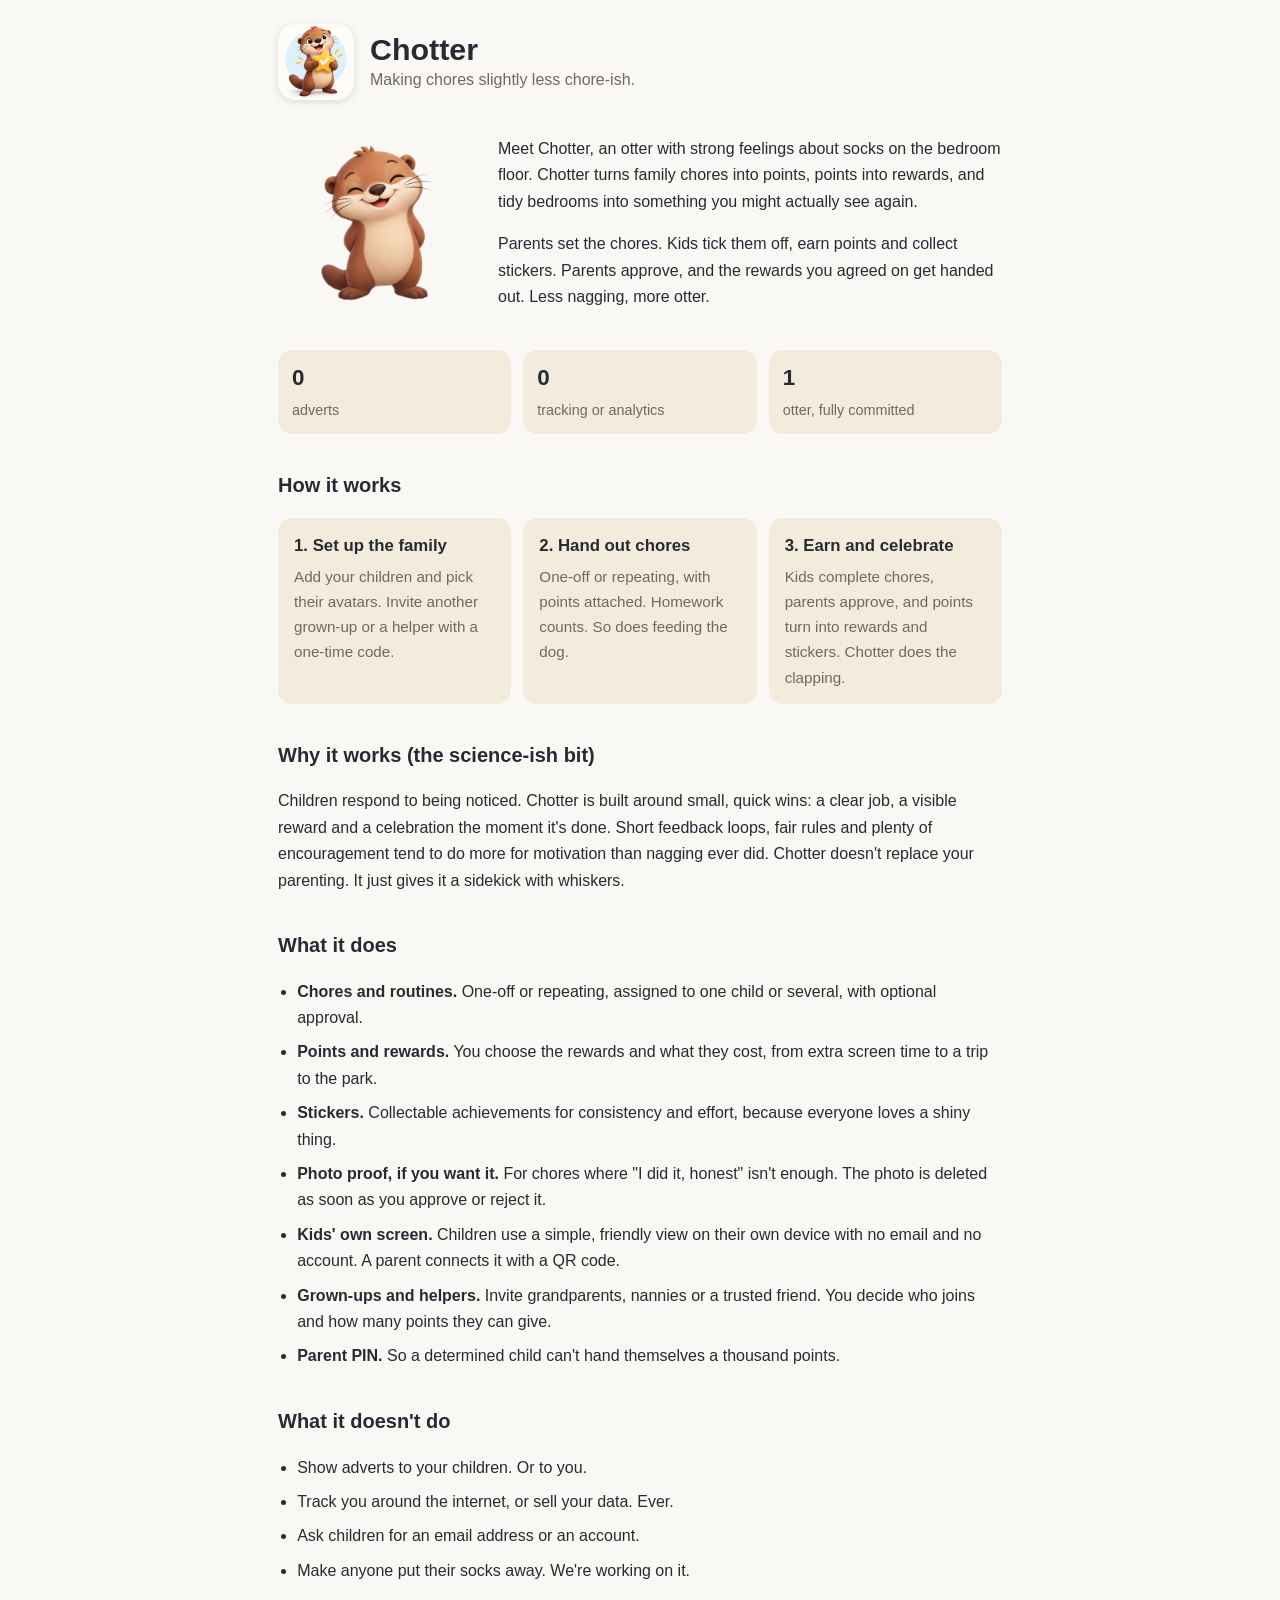
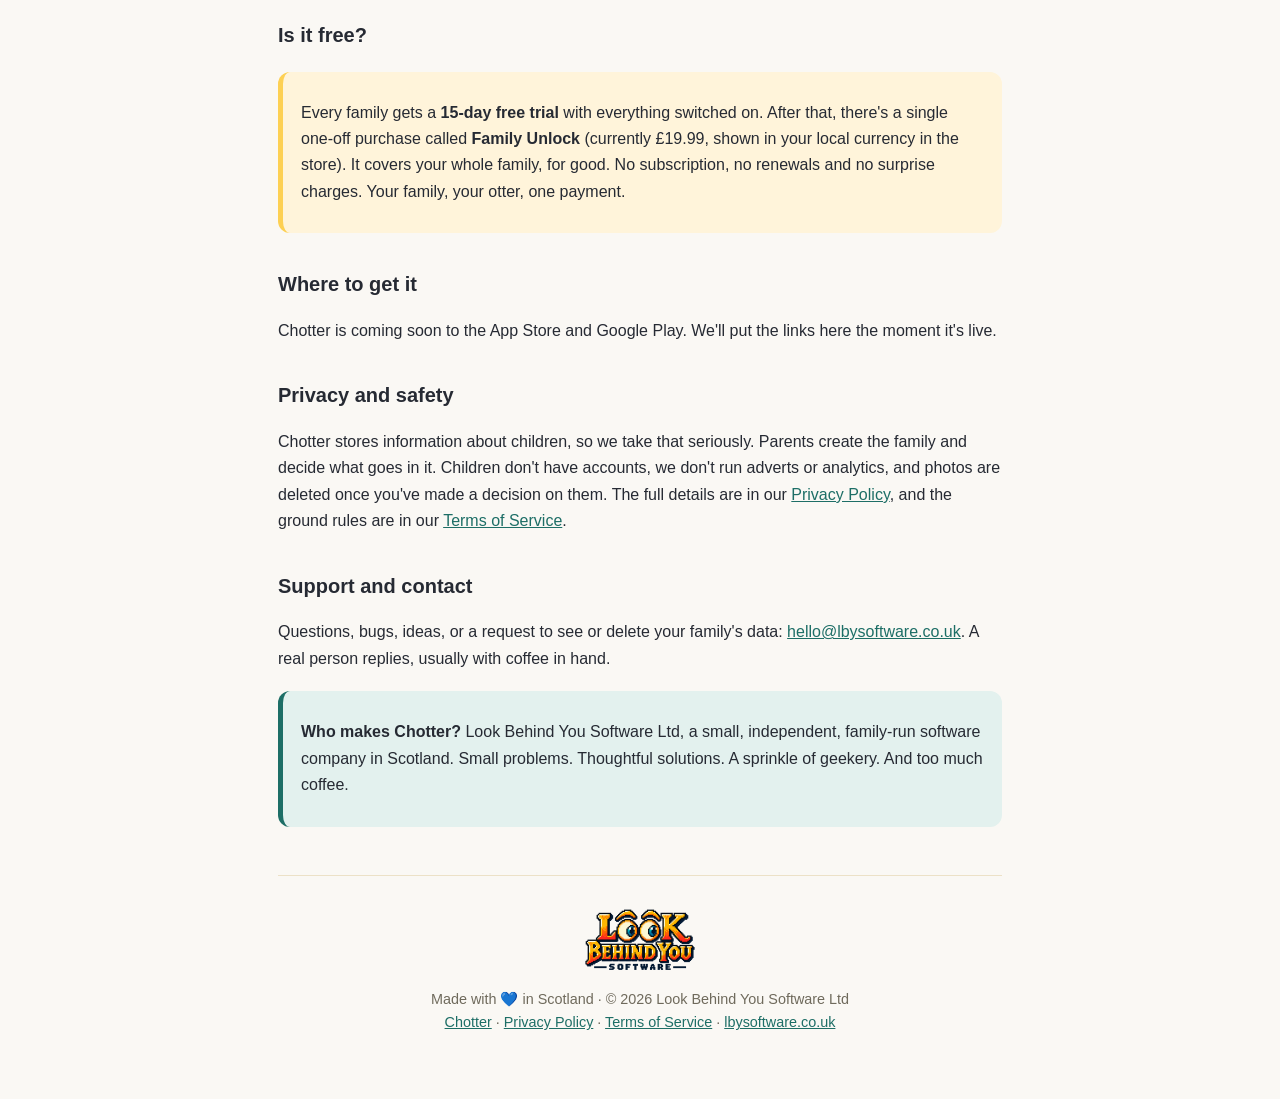
==== index.html @ 1580bb07 "Chotter public page, privacy policy and terms of service Co-Authored-By: Claude Sonnet 5.5 <noreply@" ====
<!DOCTYPE html>
<html lang="en-GB">
<head>
  <meta charset="utf-8">
  <meta name="viewport" content="width=device-width, initial-scale=1">
  <title>Chotter: chores, points and a suspiciously enthusiastic otter</title>
  <meta name="description" content="Chotter turns family chores into points, points into rewards, and tidy bedrooms into something you might actually see again.">
  <meta name="theme-color" content="#FAF8F4">
  <link rel="icon" href="favicon.ico" sizes="any">
  <link rel="icon" type="image/png" sizes="32x32" href="chotter-32.png">
  <link rel="icon" type="image/png" sizes="192x192" href="chotter-192.png">
  <link rel="apple-touch-icon" href="apple-touch-icon.png">
  <link rel="stylesheet" href="style.css">
</head>
<body>
  <header class="top">
    <img src="chotter-icon.png" alt="Chotter app icon">
    <div>
      <h1>Chotter</h1>
      <p class="tagline">Making chores slightly less chore-ish.</p>
    </div>
  </header>

  <div class="hero">
    <img src="chotter-happy.png" alt="Chotter, a cheerful otter mascot">
    <div>
      <p>
        Meet Chotter, an otter with strong feelings about socks on the bedroom floor.
        Chotter turns family chores into points, points into rewards, and tidy bedrooms into something
        you might actually see again.
      </p>
      <p>Parents set the chores. Kids tick them off, earn points and collect stickers. Parents approve, and the rewards you agreed on get handed out. Less nagging, more otter.</p>
    </div>
  </div>

  <div class="stats">
    <div class="stat"><b>0</b><span>adverts</span></div>
    <div class="stat"><b>0</b><span>tracking or analytics</span></div>
    <div class="stat"><b>1</b><span>otter, fully committed</span></div>
  </div>

  <h2>How it works</h2>
  <div class="cards">
    <div class="card"><h3>1. Set up the family</h3><p>Add your children and pick their avatars. Invite another grown-up or a helper with a one-time code.</p></div>
    <div class="card"><h3>2. Hand out chores</h3><p>One-off or repeating, with points attached. Homework counts. So does feeding the dog.</p></div>
    <div class="card"><h3>3. Earn and celebrate</h3><p>Kids complete chores, parents approve, and points turn into rewards and stickers. Chotter does the clapping.</p></div>
  </div>

  <h2>Why it works (the science-ish bit)</h2>
  <p>
    Children respond to being noticed. Chotter is built around small, quick wins: a clear job, a visible reward and a
    celebration the moment it's done. Short feedback loops, fair rules and plenty of encouragement tend to do more for motivation than
    nagging ever did. Chotter doesn't replace your parenting. It just gives it a sidekick with whiskers.
  </p>

  <h2>What it does</h2>
  <ul>
    <li><strong>Chores and routines.</strong> One-off or repeating, assigned to one child or several, with optional approval.</li>
    <li><strong>Points and rewards.</strong> You choose the rewards and what they cost, from extra screen time to a trip to the park.</li>
    <li><strong>Stickers.</strong> Collectable achievements for consistency and effort, because everyone loves a shiny thing.</li>
    <li><strong>Photo proof, if you want it.</strong> For chores where "I did it, honest" isn't enough. The photo is deleted as soon as you approve or reject it.</li>
    <li><strong>Kids' own screen.</strong> Children use a simple, friendly view on their own device with no email and no account. A parent connects it with a QR code.</li>
    <li><strong>Grown-ups and helpers.</strong> Invite grandparents, nannies or a trusted friend. You decide who joins and how many points they can give.</li>
    <li><strong>Parent PIN.</strong> So a determined child can't hand themselves a thousand points.</li>
  </ul>

  <h2>What it doesn't do</h2>
  <ul>
    <li>Show adverts to your children. Or to you.</li>
    <li>Track you around the internet, or sell your data. Ever.</li>
    <li>Ask children for an email address or an account.</li>
    <li>Make anyone put their socks away. We're working on it.</li>
  </ul>

  <h2>Is it free?</h2>
  <div class="box">
    <p>
      Every family gets a <strong>15-day free trial</strong> with everything switched on. After that, there's a single one-off
      purchase called <strong>Family Unlock</strong> (currently £19.99, shown in your local currency in the store). It covers your whole family,
      for good. No subscription, no renewals and no surprise charges. Your family, your otter, one payment.
    </p>
  </div>

  <h2>Where to get it</h2>
  <p>Chotter is coming soon to the App Store and Google Play. We'll put the links here the moment it's live.</p>

  <h2>Privacy and safety</h2>
  <p>
    Chotter stores information about children, so we take that seriously. Parents create the family and decide what goes in it.
    Children don't have accounts, we don't run adverts or analytics, and photos are deleted once you've made a decision on them.
    The full details are in our <a href="privacy-policy.html">Privacy Policy</a>, and the ground rules are in our
    <a href="terms-of-service.html">Terms of Service</a>.
  </p>

  <h2>Support and contact</h2>
  <p>
    Questions, bugs, ideas, or a request to see or delete your family's data:
    <a href="mailto:hello@lbysoftware.co.uk">hello@lbysoftware.co.uk</a>. A real person replies, usually with coffee in hand.
  </p>

  <div class="box teal">
    <p><strong>Who makes Chotter?</strong> Look Behind You Software Ltd, a small, independent, family-run software company in Scotland.
    Small problems. Thoughtful solutions. A sprinkle of geekery. And too much coffee.</p>
  </div>

  <footer>
    <img src="lby-logo.png" alt="Look Behind You Software logo">
    Made with 💙 in Scotland · © 2026 Look Behind You Software Ltd<br>
    <a href="index.html">Chotter</a> · <a href="privacy-policy.html">Privacy Policy</a> · <a href="terms-of-service.html">Terms of Service</a> · <a href="https://lbysoftware.co.uk/">lbysoftware.co.uk</a>
  </footer>
</body>
</html>
---- style.css ----
:root {
  color-scheme: light dark;
  --bg: #FAF8F4; --alt: #F3ECDD; --ink: #262A33; --soft: #6F6A5C; --line: #ECE1C7;
  --teal: #1D6E66; --teal-tint: #E3F1EE; --yellow: #FDD053; --yellow-tint: #FFF4DA; --yellow-text: #8A5A0F;
}
@media (prefers-color-scheme: dark) {
  :root { --bg: #171A1F; --alt: #20242B; --ink: #F1EEE6; --soft: #B5AF9E; --line: #343944;
    --teal: #6FD0C5; --teal-tint: #1E2F2D; --yellow: #FDD053; --yellow-tint: #332B14; --yellow-text: #F6C75B; }
}
* { box-sizing: border-box; }
body {
  font-family: -apple-system, BlinkMacSystemFont, "Segoe UI", Roboto, Helvetica, Arial, sans-serif;
  line-height: 1.65; max-width: 760px; margin: 0 auto; padding: 24px 18px 64px;
  color: var(--ink); background: var(--bg);
}
a { color: var(--teal); }
header.top { display: flex; align-items: center; gap: 16px; margin-bottom: 12px; }
header.top img { width: 76px; height: 76px; border-radius: 18px; box-shadow: 0 2px 8px rgba(0,0,0,.12); }
h1 { font-size: 1.9rem; line-height: 1.2; margin: 0; }
h2 { font-size: 1.25rem; margin-top: 2.2rem; }
h3 { font-size: 1.05rem; margin-top: 1.4rem; }
.tagline, .updated { color: var(--soft); margin: 0; }
ul { padding-left: 1.2rem; } li { margin-bottom: .5rem; }
.box { background: var(--yellow-tint); border-left: 5px solid var(--yellow); border-radius: 12px; padding: 12px 18px; margin: 1.2rem 0; }
.box.teal { background: var(--teal-tint); border-left-color: var(--teal); }
.hero { display: flex; gap: 20px; align-items: center; flex-wrap: wrap; margin: 20px 0 8px; }
.hero img { width: 200px; max-width: 45%; height: auto; }
.hero div { flex: 1 1 280px; }
.stats { display: flex; gap: 12px; flex-wrap: wrap; margin: 1.5rem 0; }
.stat { flex: 1 1 150px; background: var(--alt); border-radius: 14px; padding: 10px 14px; }
.stat b { display: block; font-size: 1.4rem; }
.stat span { color: var(--soft); font-size: .9rem; }
.cards { display: grid; grid-template-columns: repeat(auto-fit, minmax(210px, 1fr)); gap: 12px; margin: 1rem 0; }
.card { background: var(--alt); border-radius: 14px; padding: 14px 16px; }
.card h3 { margin: 0 0 4px; }
.card p { margin: 0; color: var(--soft); font-size: .95rem; }
table { border-collapse: collapse; width: 100%; font-size: .95rem; margin: 1rem 0; }
th, td { text-align: left; vertical-align: top; padding: 8px 10px; border-bottom: 1px solid var(--line); }
th { background: var(--alt); }
nav.links { margin-top: 1.5rem; font-size: .95rem; }
nav.links a { margin-right: 14px; }
footer { margin-top: 3rem; padding-top: 1.5rem; border-top: 1px solid var(--line); text-align: center; color: var(--soft); font-size: .9rem; }
footer img { width: 120px; height: auto; display: block; margin: 0 auto 8px; border-radius: 12px; }
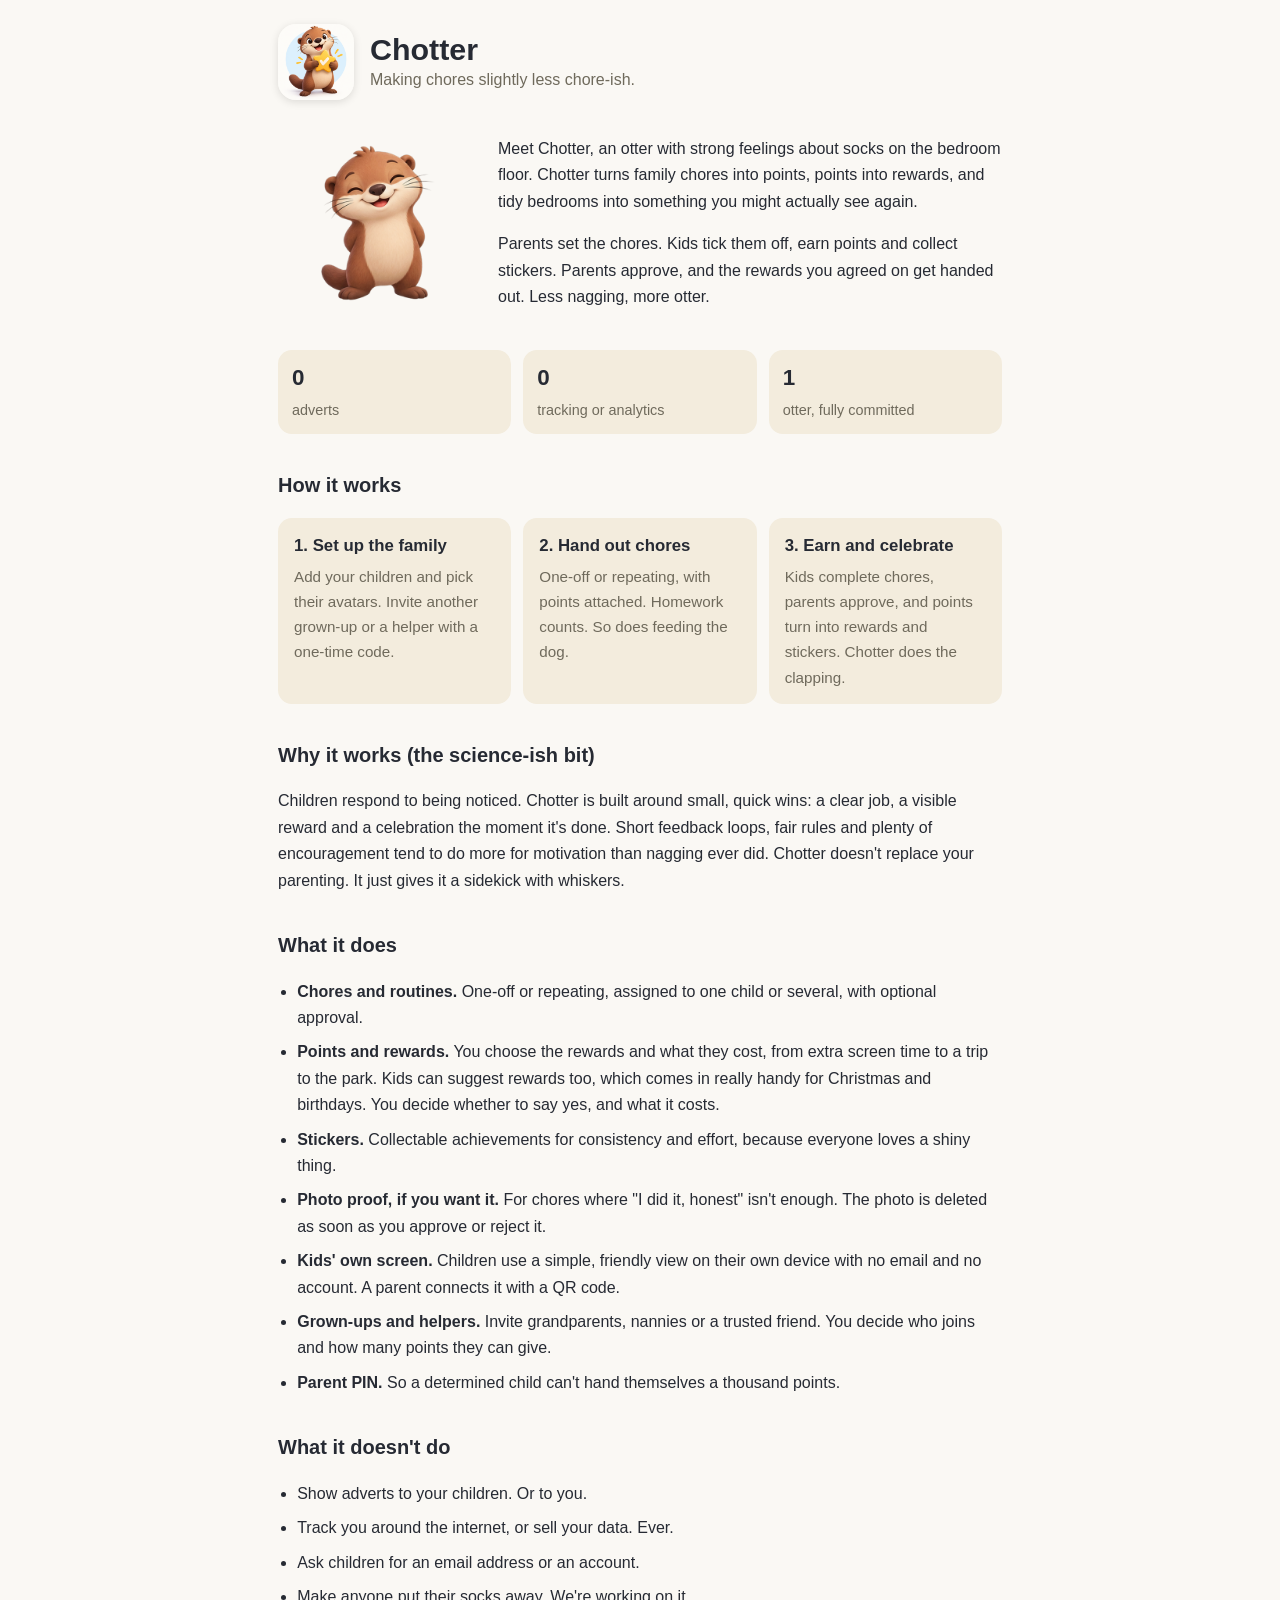
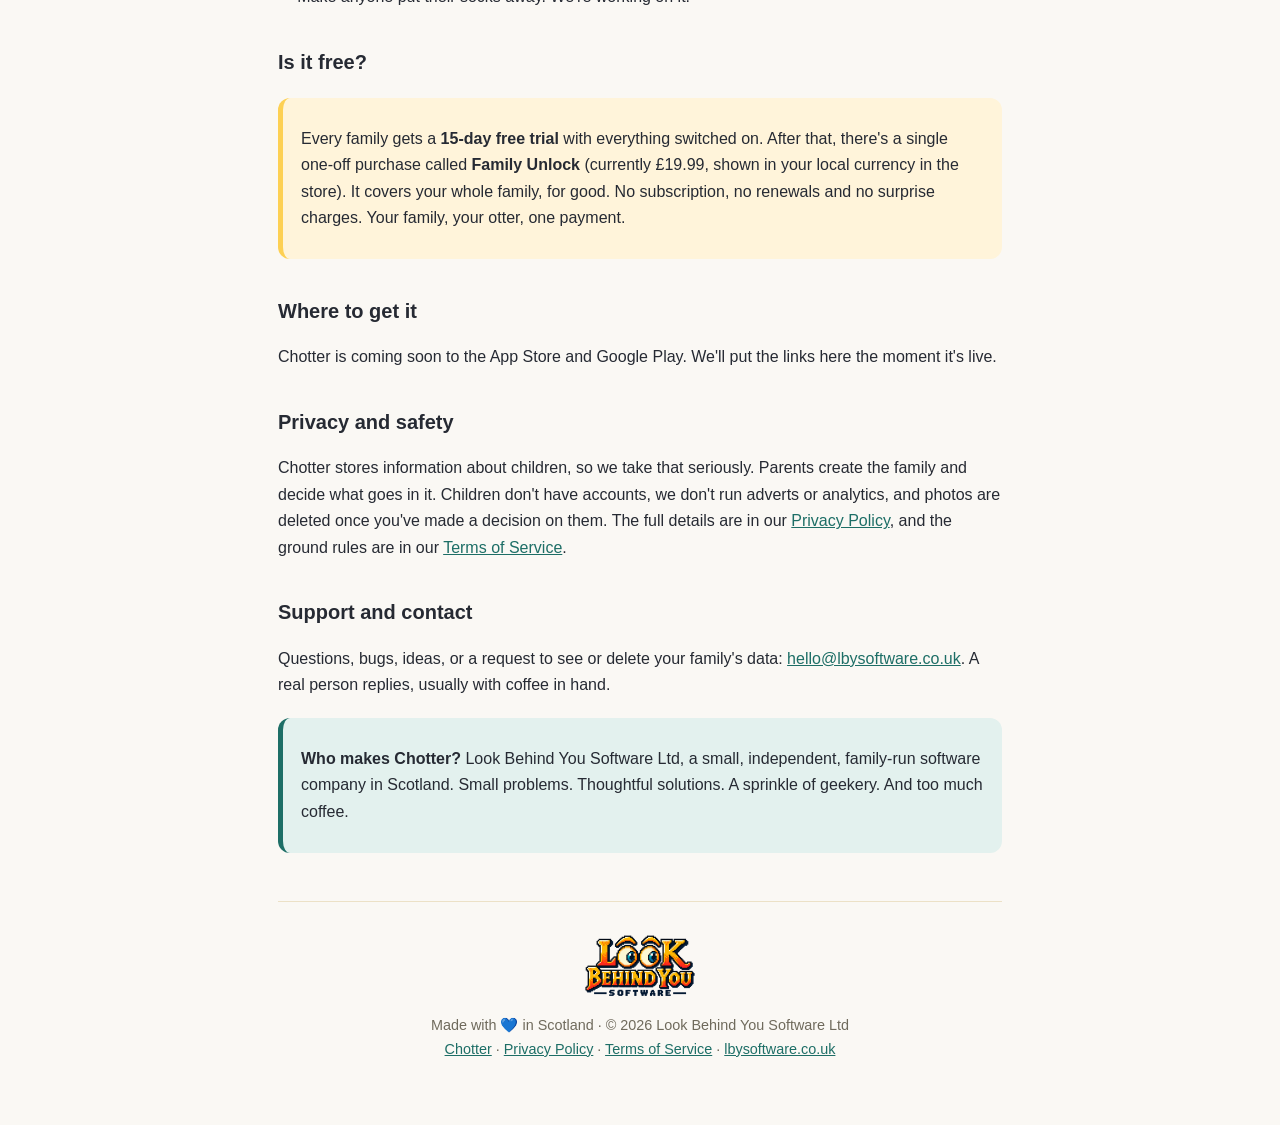
==== commit 093d076d: "Mention kid-suggested rewards on the page and in the privacy policy Co-Authored-By: Claude Sonnet 5." ====
--- a/index.html
+++ b/index.html
@@ -56,7 +56,7 @@
   <h2>What it does</h2>
   <ul>
     <li><strong>Chores and routines.</strong> One-off or repeating, assigned to one child or several, with optional approval.</li>
-    <li><strong>Points and rewards.</strong> You choose the rewards and what they cost, from extra screen time to a trip to the park.</li>
+    <li><strong>Points and rewards.</strong> You choose the rewards and what they cost, from extra screen time to a trip to the park. Kids can suggest rewards too, which comes in really handy for Christmas and birthdays. You decide whether to say yes, and what it costs.</li>
     <li><strong>Stickers.</strong> Collectable achievements for consistency and effort, because everyone loves a shiny thing.</li>
     <li><strong>Photo proof, if you want it.</strong> For chores where "I did it, honest" isn't enough. The photo is deleted as soon as you approve or reject it.</li>
     <li><strong>Kids' own screen.</strong> Children use a simple, friendly view on their own device with no email and no account. A parent connects it with a QR code.</li>
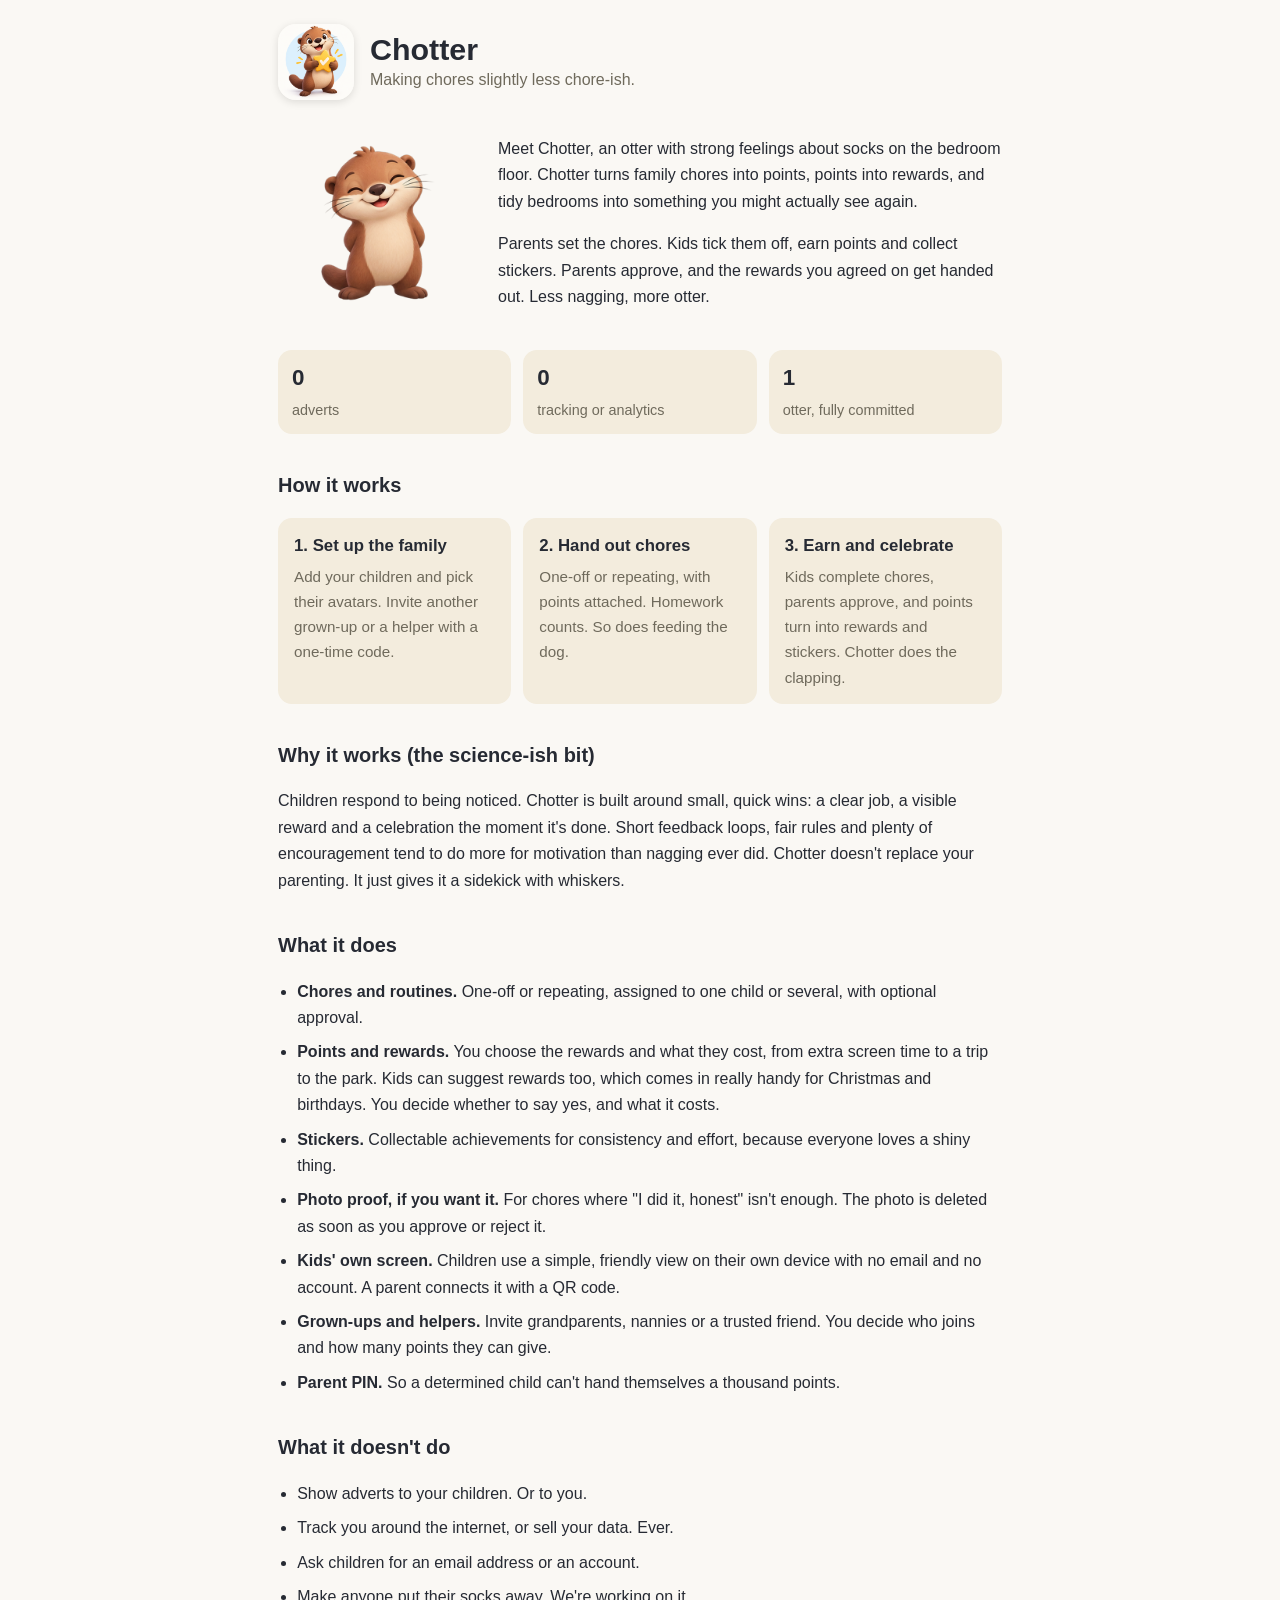
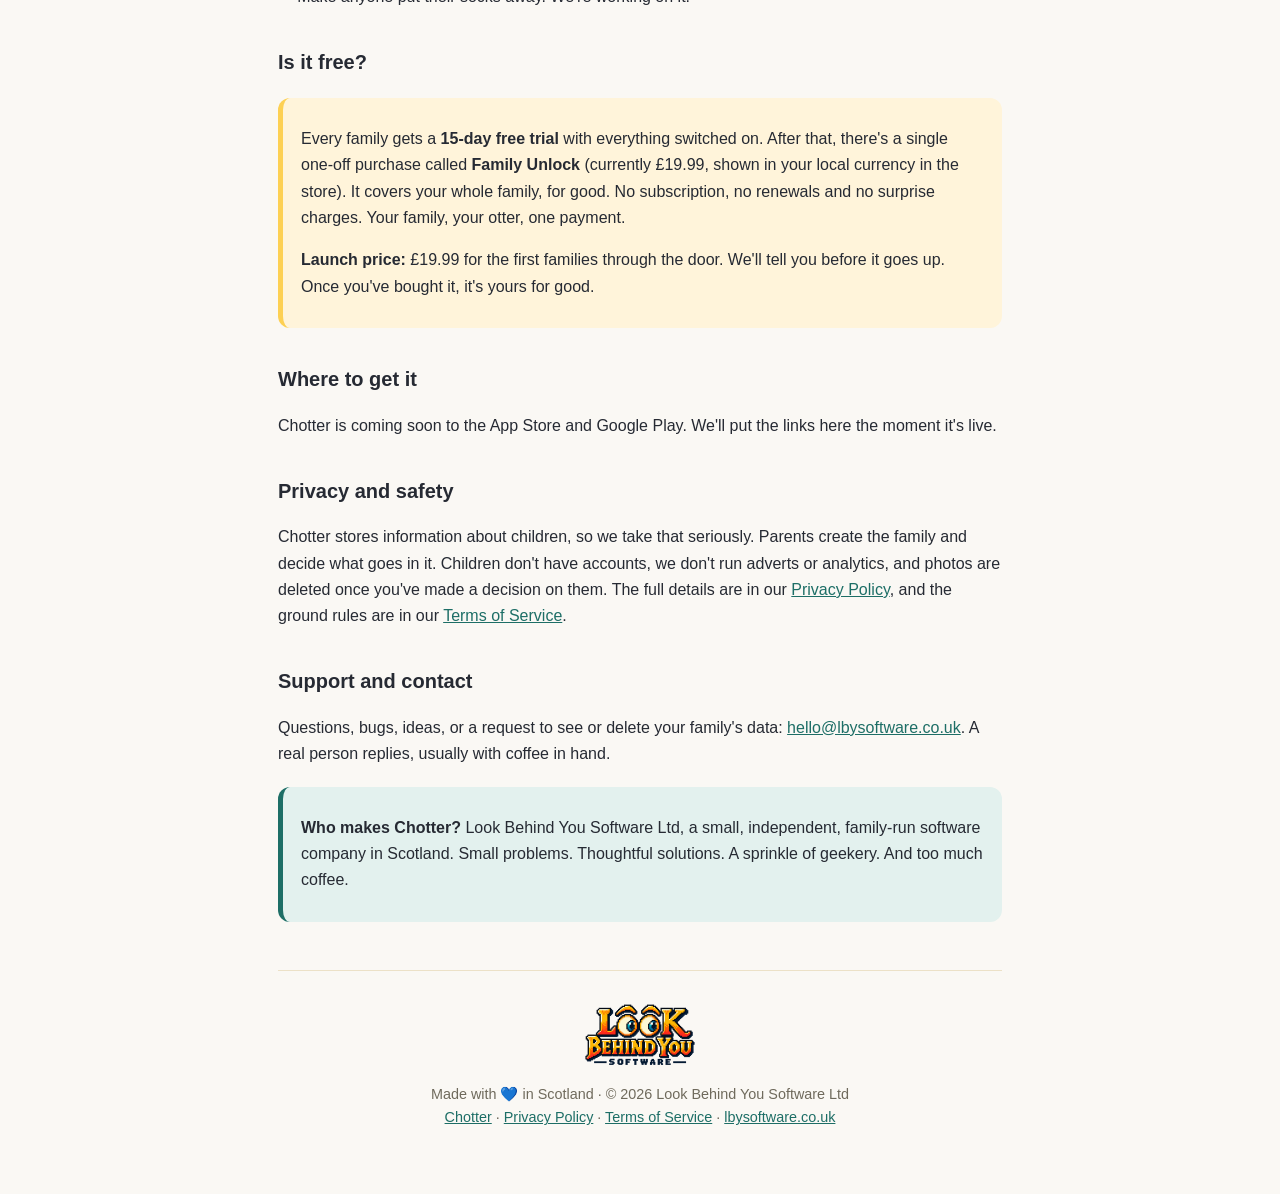
==== commit d3cd6899: "Add launch price wording Co-Authored-By: Claude Sonnet 5.5 <noreply@anthropic.com> Claude-Session: h" ====
--- a/index.html
+++ b/index.html
@@ -79,6 +79,10 @@
       purchase called <strong>Family Unlock</strong> (currently £19.99, shown in your local currency in the store). It covers your whole family,
       for good. No subscription, no renewals and no surprise charges. Your family, your otter, one payment.
     </p>
+    <p>
+      <strong>Launch price:</strong> £19.99 for the first families through the door. We'll tell you before it goes up.
+      Once you've bought it, it's yours for good.
+    </p>
   </div>
 
   <h2>Where to get it</h2>
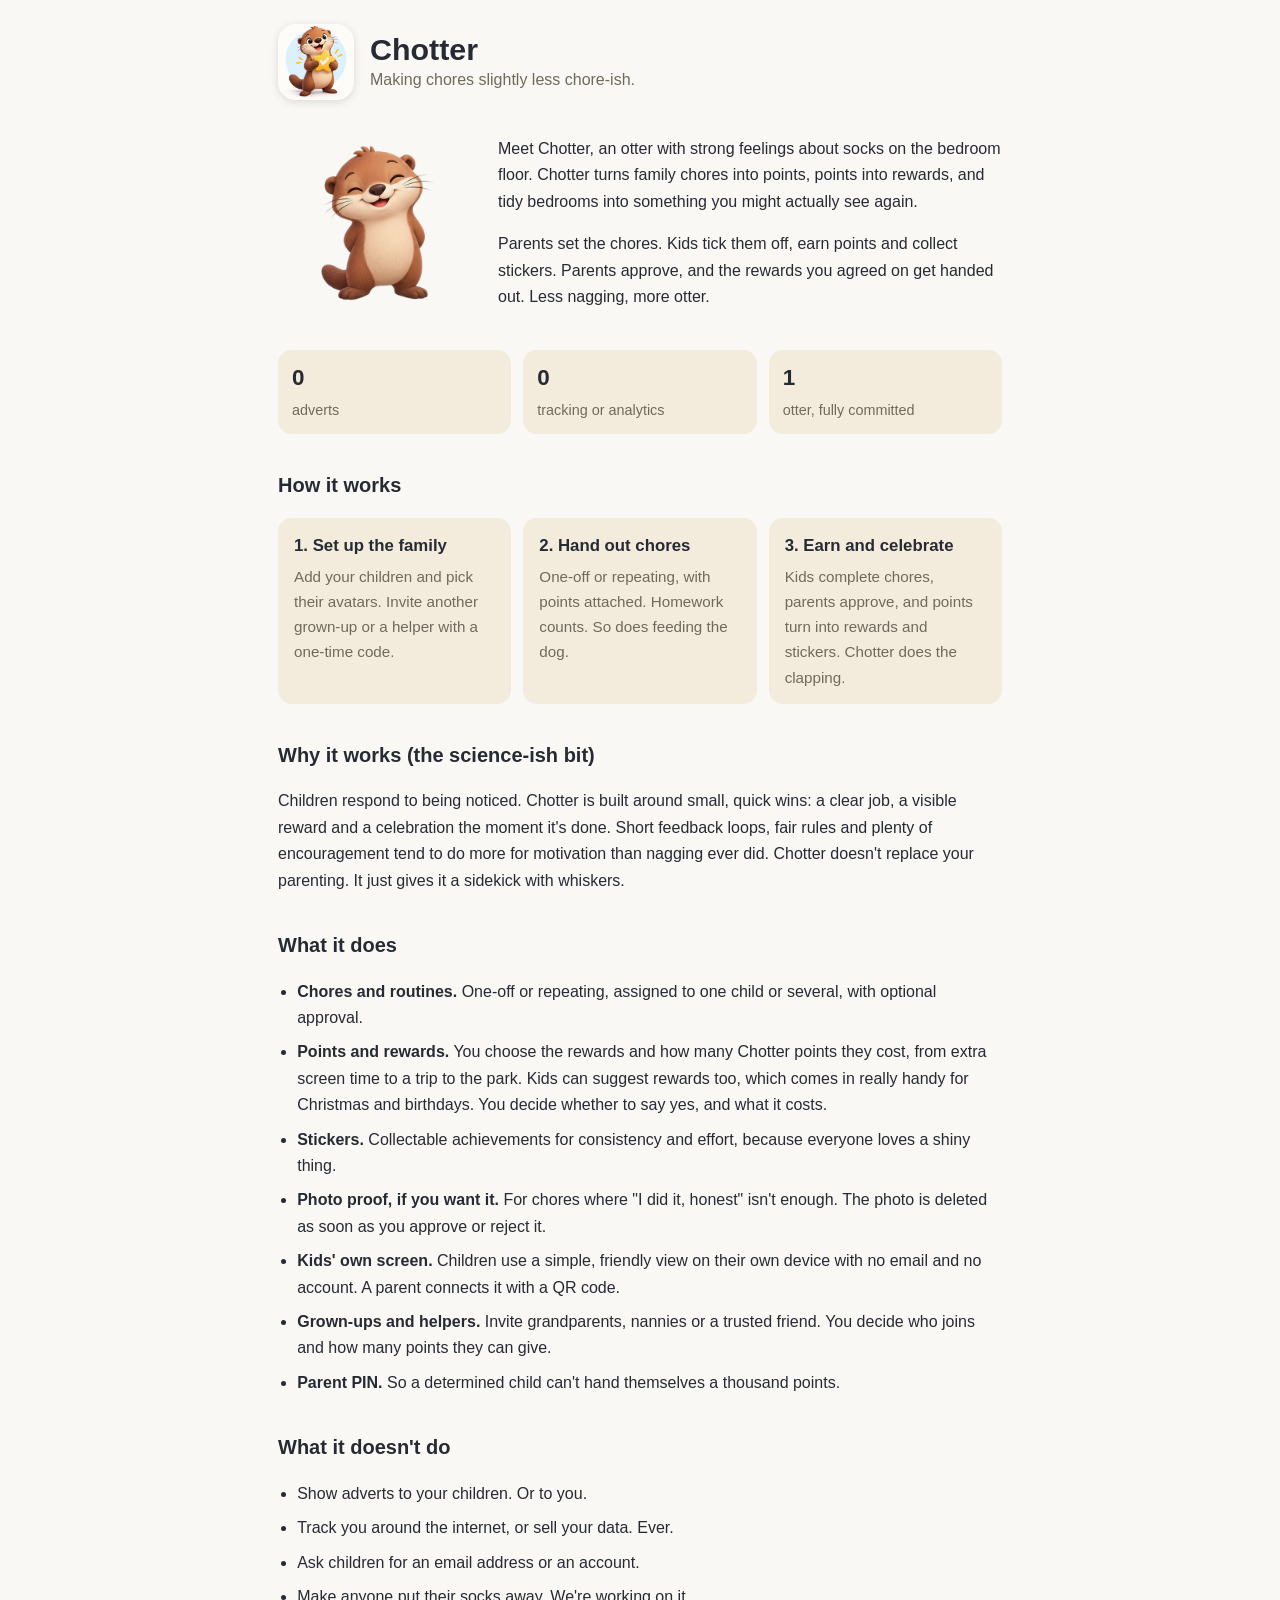
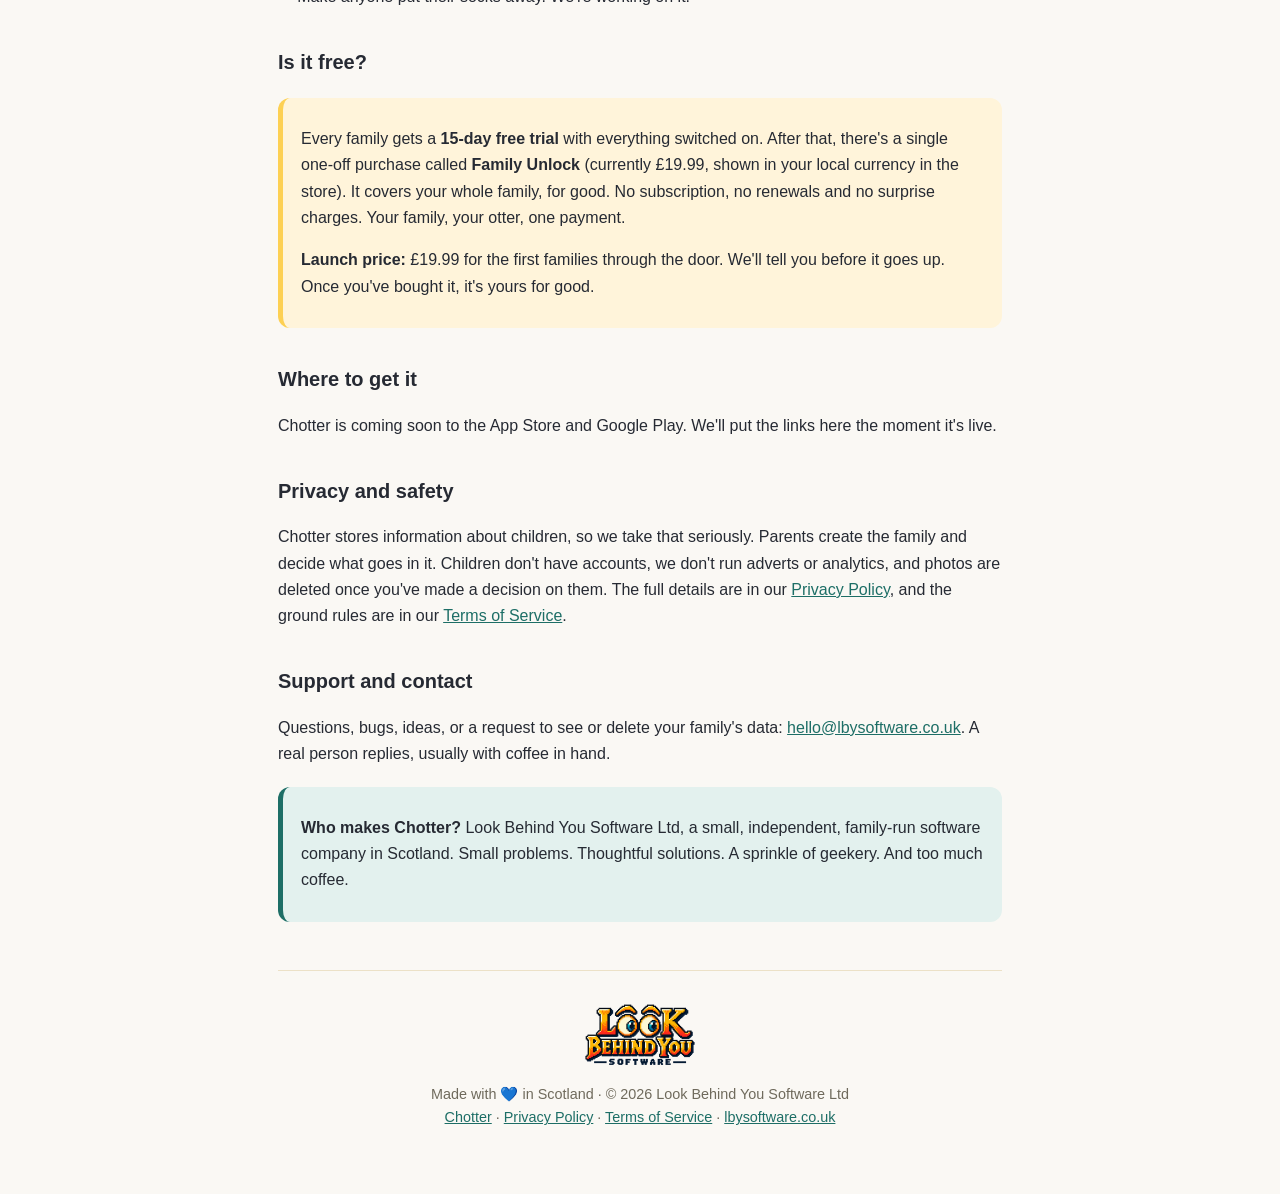
==== commit d433795b: "Call them Chotter points on the page and in the terms Co-Authored-By: Claude Sonnet 5.5 <noreply@ant" ====
--- a/index.html
+++ b/index.html
@@ -56,7 +56,7 @@
   <h2>What it does</h2>
   <ul>
     <li><strong>Chores and routines.</strong> One-off or repeating, assigned to one child or several, with optional approval.</li>
-    <li><strong>Points and rewards.</strong> You choose the rewards and what they cost, from extra screen time to a trip to the park. Kids can suggest rewards too, which comes in really handy for Christmas and birthdays. You decide whether to say yes, and what it costs.</li>
+    <li><strong>Points and rewards.</strong> You choose the rewards and how many Chotter points they cost, from extra screen time to a trip to the park. Kids can suggest rewards too, which comes in really handy for Christmas and birthdays. You decide whether to say yes, and what it costs.</li>
     <li><strong>Stickers.</strong> Collectable achievements for consistency and effort, because everyone loves a shiny thing.</li>
     <li><strong>Photo proof, if you want it.</strong> For chores where "I did it, honest" isn't enough. The photo is deleted as soon as you approve or reject it.</li>
     <li><strong>Kids' own screen.</strong> Children use a simple, friendly view on their own device with no email and no account. A parent connects it with a QR code.</li>
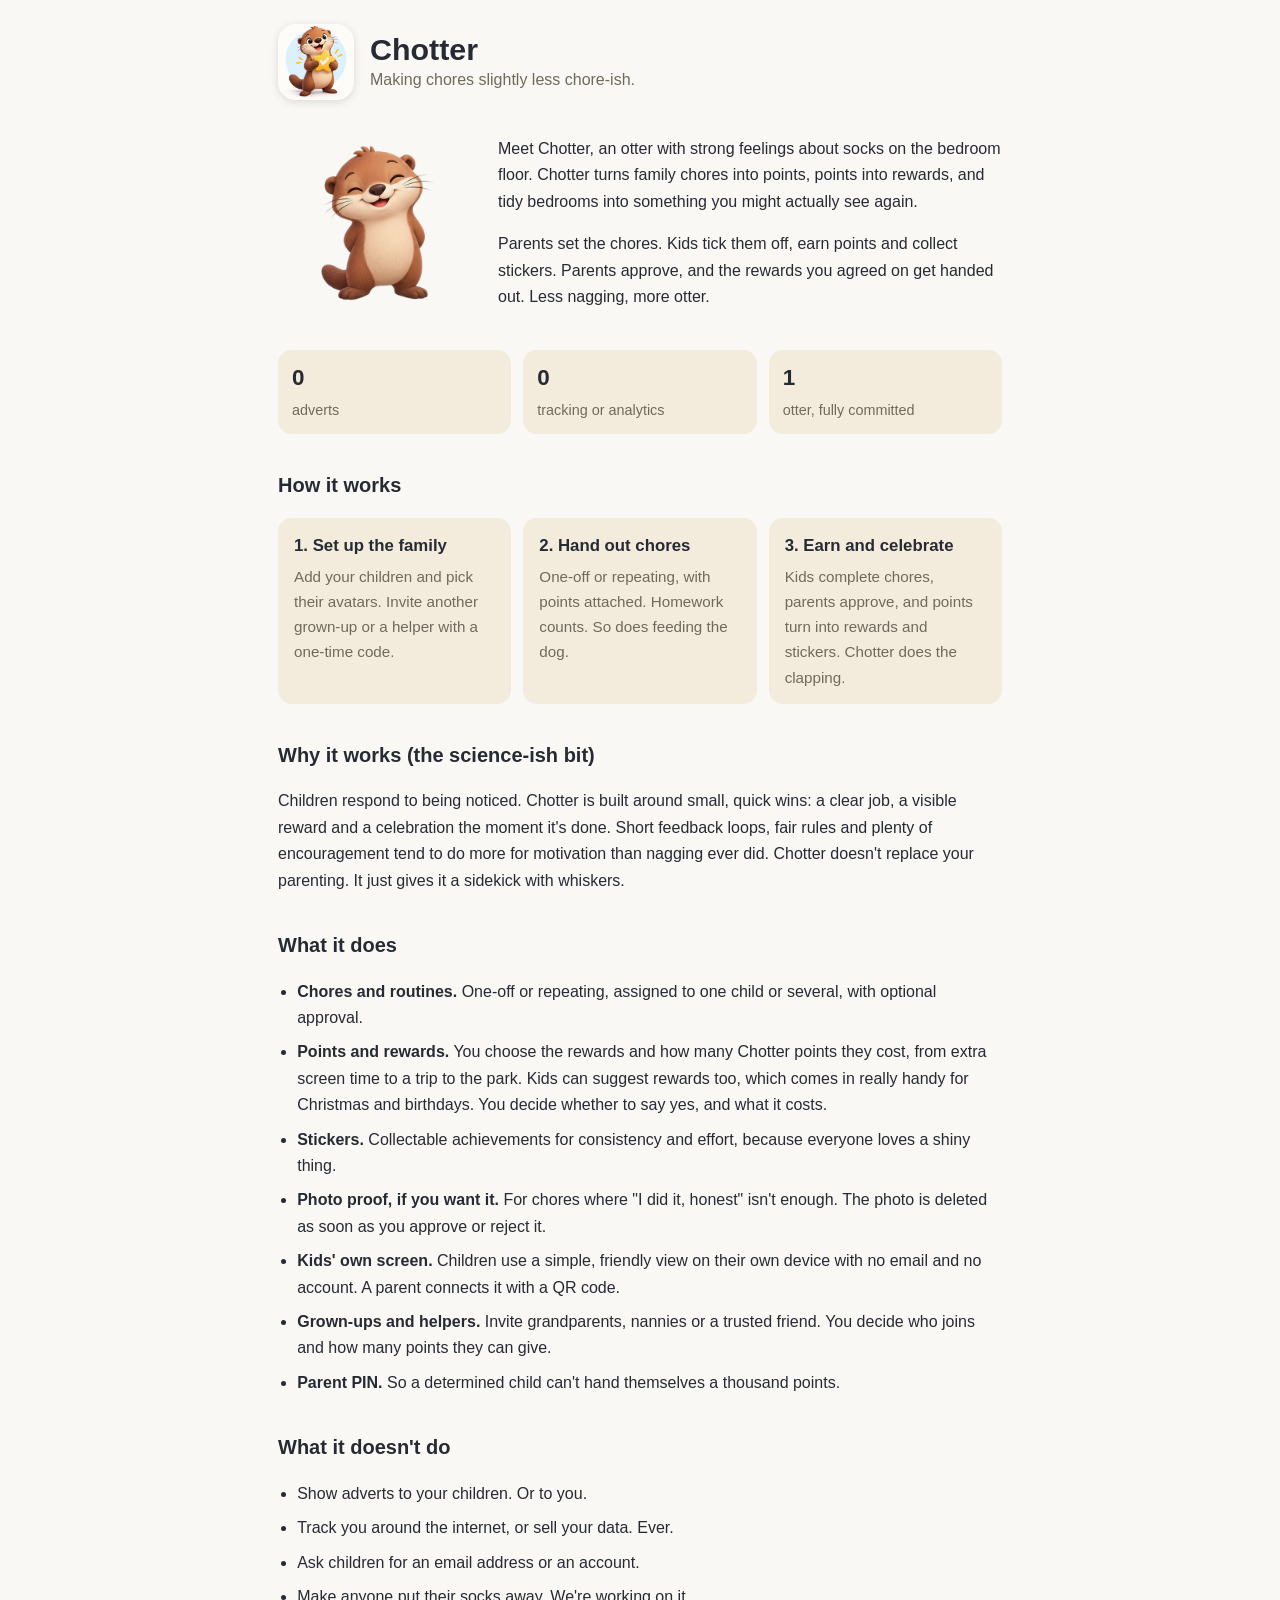
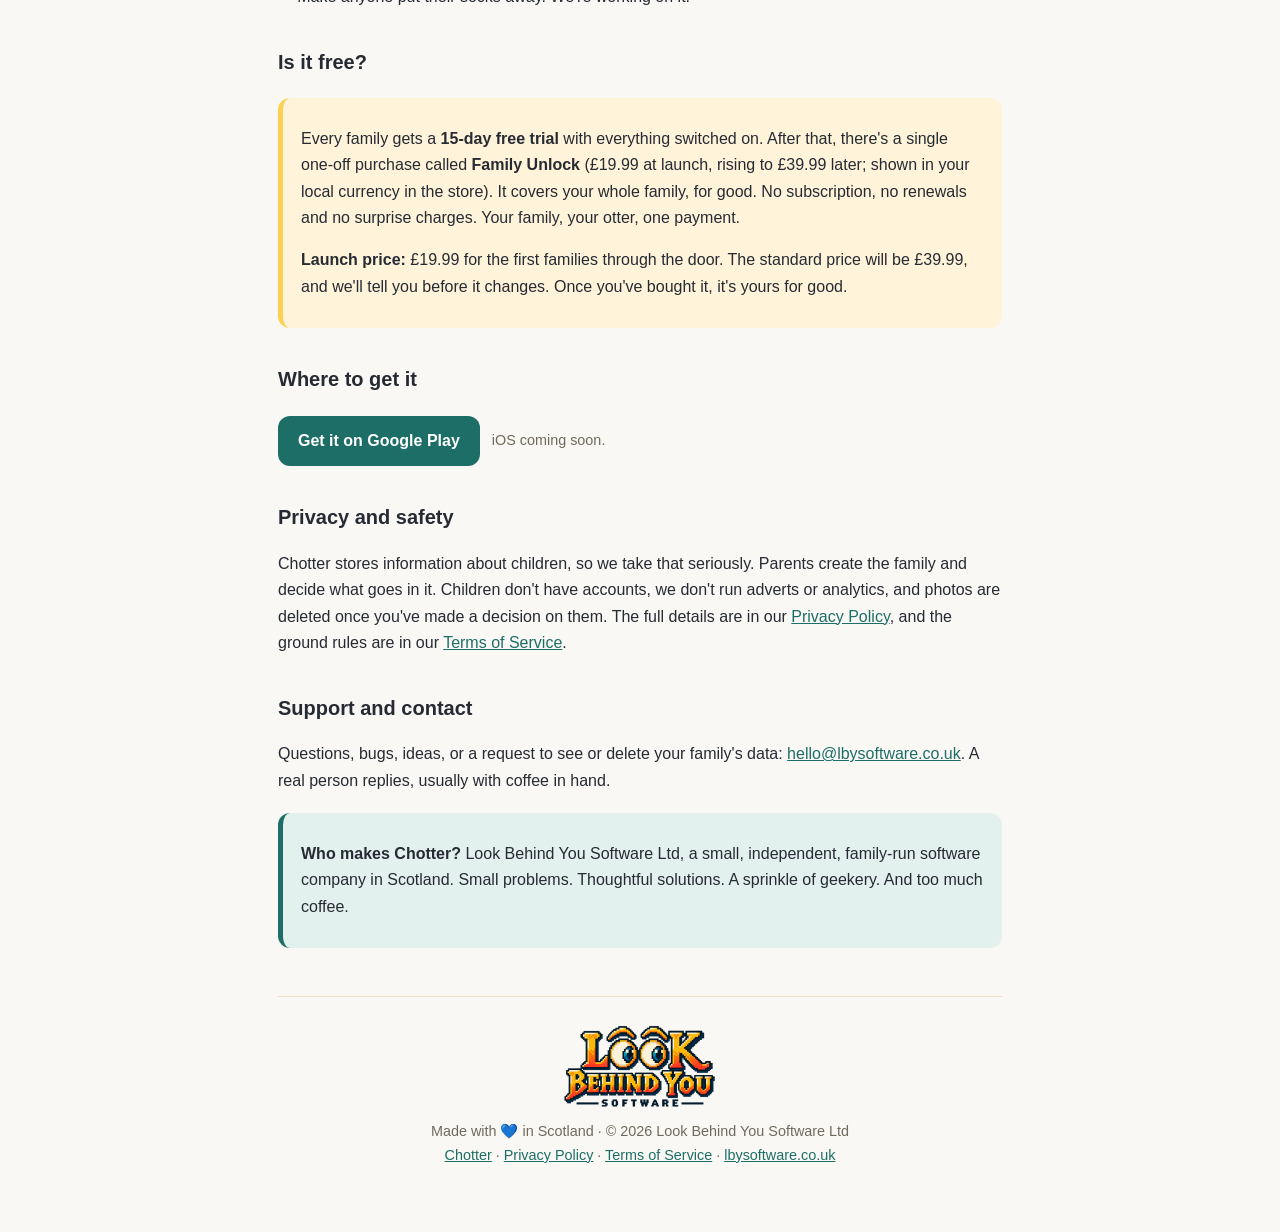
==== commit ed6f6b11: "Footer logo, Google Play link and launch pricing Co-Authored-By: Claude Sonnet 5.5 <noreply@anthropi" ====
--- a/index.html
+++ b/index.html
@@ -76,17 +76,20 @@
   <div class="box">
     <p>
       Every family gets a <strong>15-day free trial</strong> with everything switched on. After that, there's a single one-off
-      purchase called <strong>Family Unlock</strong> (currently £19.99, shown in your local currency in the store). It covers your whole family,
+      purchase called <strong>Family Unlock</strong> (£19.99 at launch, rising to £39.99 later; shown in your local currency in the store). It covers your whole family,
       for good. No subscription, no renewals and no surprise charges. Your family, your otter, one payment.
     </p>
     <p>
-      <strong>Launch price:</strong> £19.99 for the first families through the door. We'll tell you before it goes up.
+      <strong>Launch price:</strong> £19.99 for the first families through the door. The standard price will be £39.99, and we'll tell you before it changes.
       Once you've bought it, it's yours for good.
     </p>
   </div>
 
   <h2>Where to get it</h2>
-  <p>Chotter is coming soon to the App Store and Google Play. We'll put the links here the moment it's live.</p>
+  <div class="get">
+    <a href="https://play.google.com/store/apps/details?id=com.chotter.app&amp;pcampaignid=web_share">Get it on Google Play</a>
+    <span>iOS coming soon.</span>
+  </div>
 
   <h2>Privacy and safety</h2>
   <p>
@@ -108,7 +111,10 @@
   </div>
 
   <footer>
-    <img src="lby-logo.png" alt="Look Behind You Software logo">
+    <picture>
+      <source media="(prefers-color-scheme: dark)" srcset="lby-logo-footer-dark.png">
+      <img src="lby-logo-footer-light.png" alt="Look Behind You Software logo">
+    </picture>
     Made with 💙 in Scotland · © 2026 Look Behind You Software Ltd<br>
     <a href="index.html">Chotter</a> · <a href="privacy-policy.html">Privacy Policy</a> · <a href="terms-of-service.html">Terms of Service</a> · <a href="https://lbysoftware.co.uk/">lbysoftware.co.uk</a>
   </footer>
--- a/style.css
+++ b/style.css
@@ -40,4 +40,9 @@
 nav.links { margin-top: 1.5rem; font-size: .95rem; }
 nav.links a { margin-right: 14px; }
 footer { margin-top: 3rem; padding-top: 1.5rem; border-top: 1px solid var(--line); text-align: center; color: var(--soft); font-size: .9rem; }
-footer img { width: 120px; height: auto; display: block; margin: 0 auto 8px; border-radius: 12px; }
+footer img { width: 160px; height: auto; display: block; margin: 0 auto 8px; }
+.get { display: flex; gap: 12px; flex-wrap: wrap; align-items: center; margin: 1.2rem 0; }
+.get a { display: inline-block; background: var(--teal); color: #fff; text-decoration: none; font-weight: 700; padding: 12px 20px; border-radius: 12px; }
+.get a:hover { filter: brightness(1.1); }
+.get span { color: var(--soft); font-size: .9rem; }
+@media (prefers-color-scheme: dark) { .get a { color: #12211f; } }
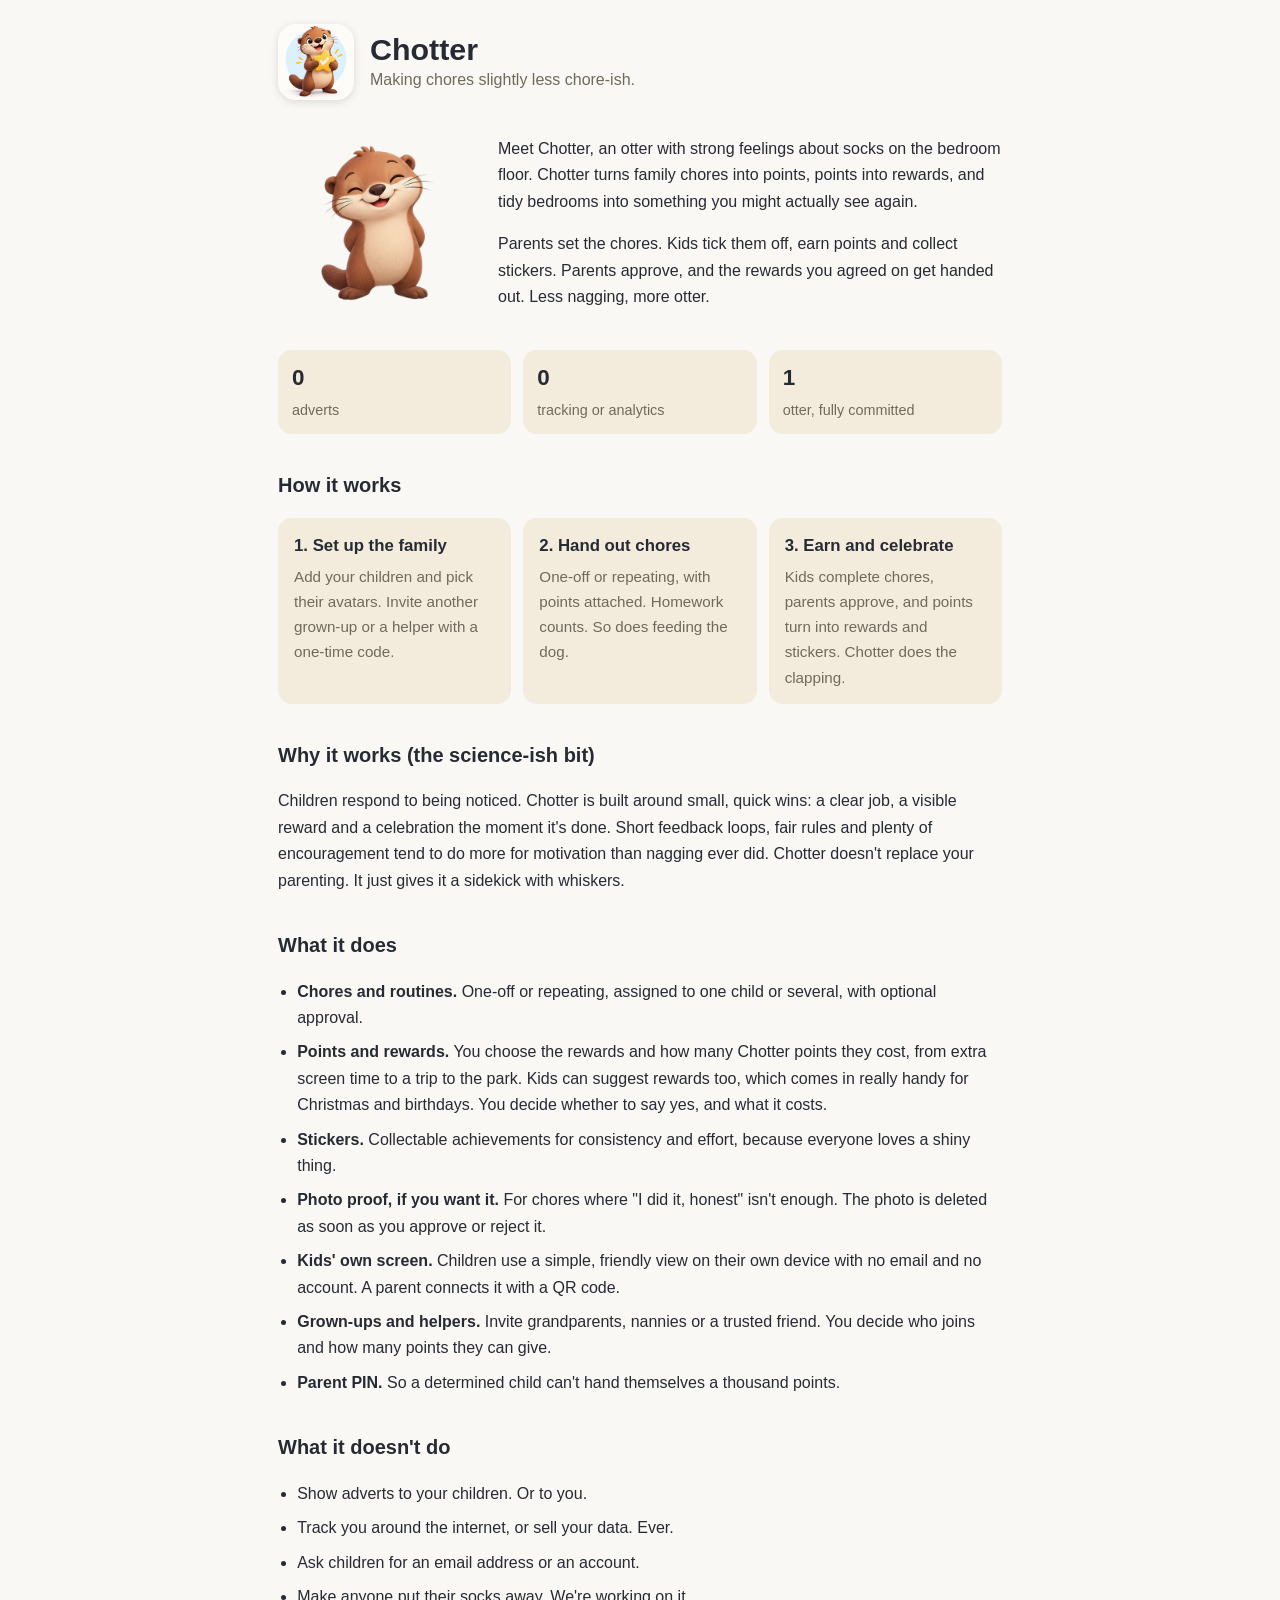
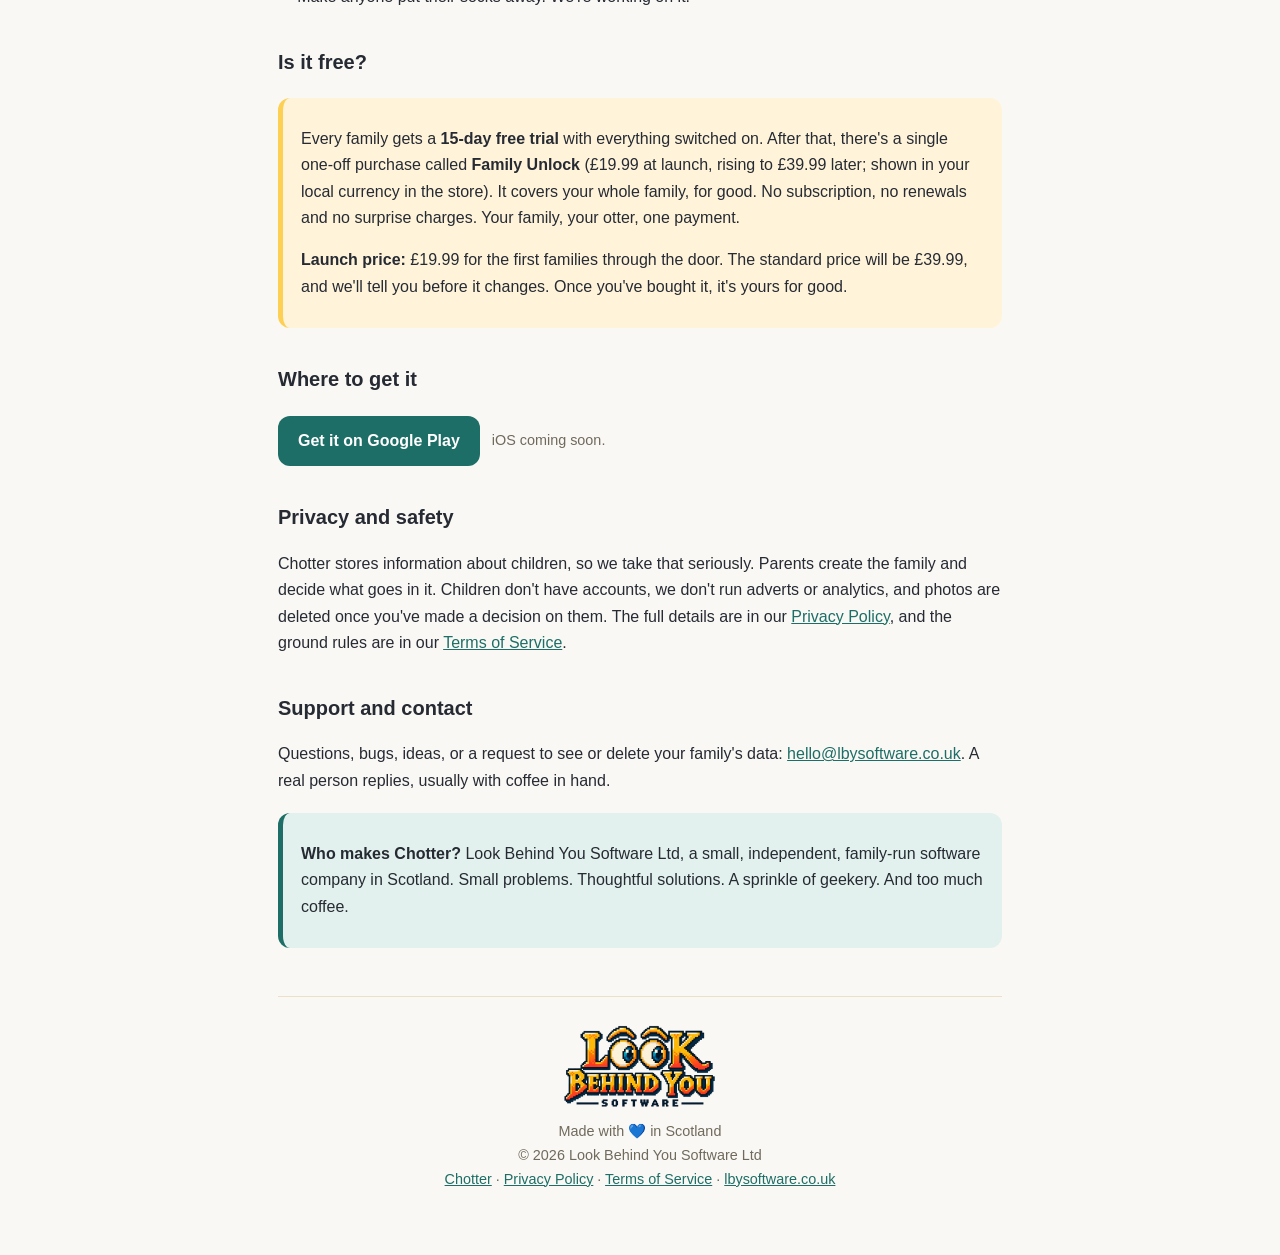
==== commit ed829544: "Two-line footer" ====
--- a/index.html
+++ b/index.html
@@ -115,7 +115,7 @@
       <source media="(prefers-color-scheme: dark)" srcset="lby-logo-footer-dark.png">
       <img src="lby-logo-footer-light.png" alt="Look Behind You Software logo">
     </picture>
-    Made with 💙 in Scotland · © 2026 Look Behind You Software Ltd<br>
+    Made with 💙 in Scotland<br>© 2026 Look Behind You Software Ltd<br>
     <a href="index.html">Chotter</a> · <a href="privacy-policy.html">Privacy Policy</a> · <a href="terms-of-service.html">Terms of Service</a> · <a href="https://lbysoftware.co.uk/">lbysoftware.co.uk</a>
   </footer>
 </body>
